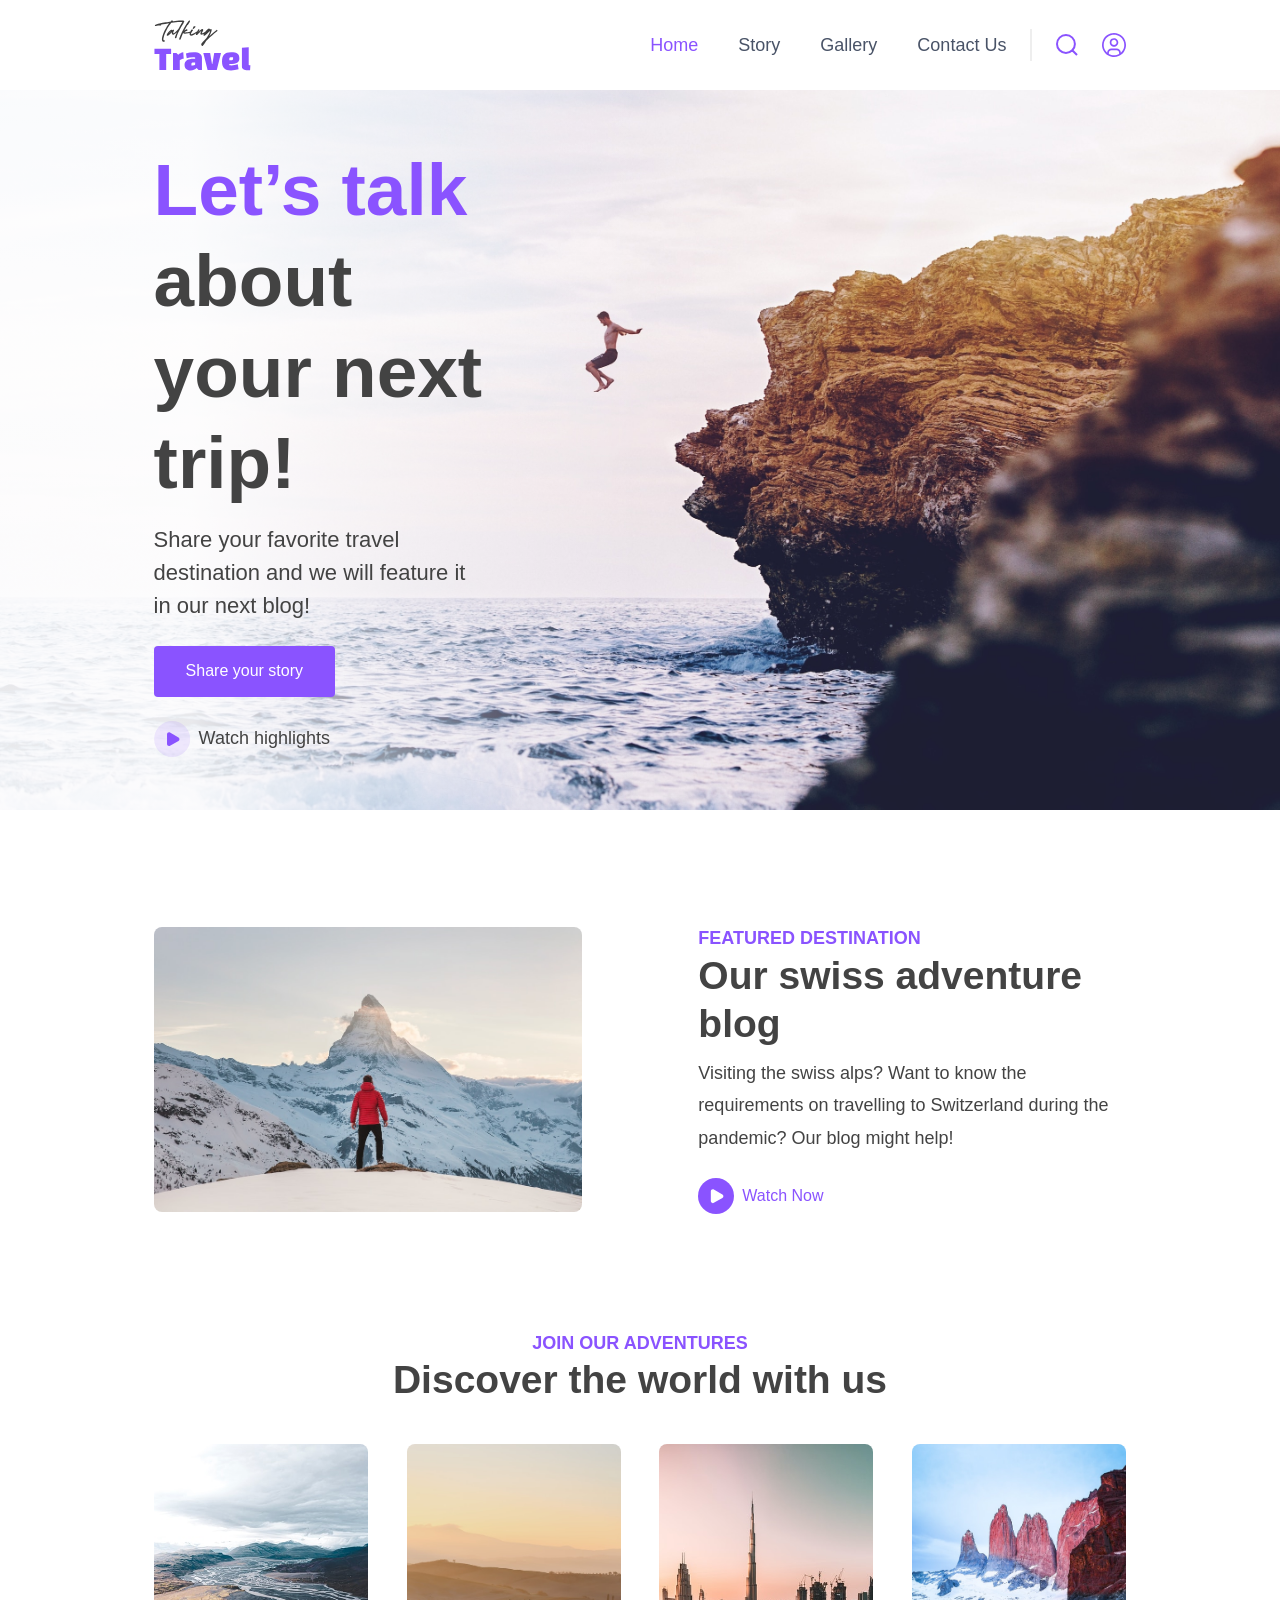
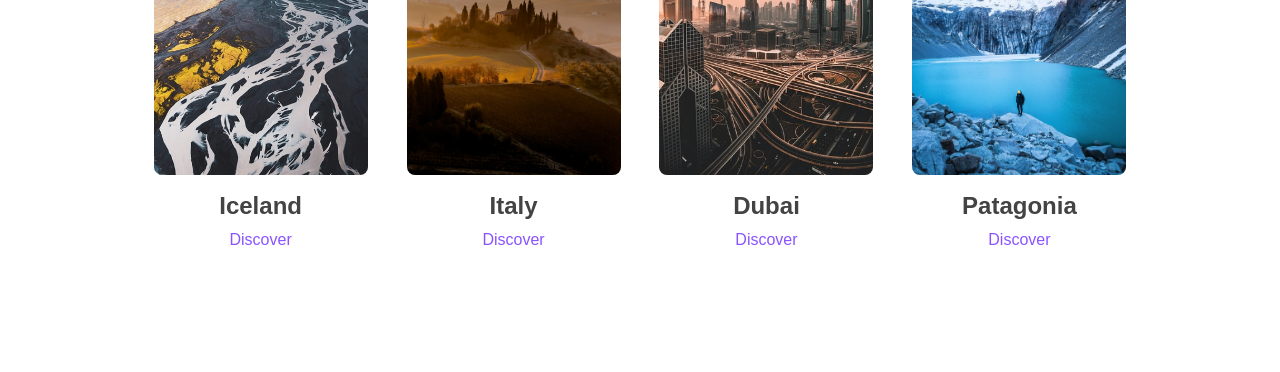
==== index.html @ 7cb26993 "add animation" ====
<!DOCTYPE html>
<html lang="en">
<head>
    <meta charset="UTF-8">
    <meta name="viewport" content="width=device-width, initial-scale=1.0">
    <link rel="stylesheet" href="src\styles\normalize.css">
    <link rel="stylesheet" href="src\styles\general-typography.css">
    <link rel="stylesheet" href="src\styles\general-blocks.css">
    <link rel="stylesheet" href="src\styles\sections-containers.css">
    <link rel="stylesheet" href="src\styles\header.css">
    <link rel="stylesheet" href="src\styles\footer.css">
    <title>Homepage</title>
</head>
<body>
    <header class="header-container">
        <div class="logo-container">
            <img class="sub-logo-text" src="src\assets\logos\sub-logo-text.svg">
            <img class="main-logo-text" src="src\assets\logos\logo-text.svg">
        </div>
        <nav class="menu">
            <ul class="menu-pages">
                <li class="menu-pages__item menu-pages__item_active">Home</li>
                <li class="menu-pages__item">Story</li>
                <li class="menu-pages__item">Gallery</li>
                <li class="menu-pages__item">Contact us</li>
            </ul>
            <div class="vertical-divider"></div>
            <div class="menu-actions">
                <a class="menu-actions__action">
                    <img src="src\assets\icons\search-icon.svg">
                </a>
                <a class="menu-actions__action">
                    <img src="src\assets\icons\profile-icon.svg">
                </a>
            </div>
        </nav>
    </header>
    <div class="page-container">    
        <div class="hero-section">
            <div class="hero-container section-columns__column">
                <div class="hero-offer">
                    <h1 class="hero-header fade-in-lines"><span class="primary-color">Let’s talk</span> about your next trip!</h1>
                    <p class="hero-description">Share your favorite travel destination and we will feature it in our next blog!</p>
                </div>
                <div class="cta">
                    <button class="cta__button">Share your story</button>
                    <div class="cta__watch">
                        <img src="src\assets\icons\watch-icon.svg" alt="Человек прыгает в море со скалы">
                        <p>Watch highlights</p>
                    </div>
                </div>
            </div>
        </div>
        <div class="section">
            <div class="section-columns">
                <div class="section-columns__column">
                    <div class="image-container">
                        <img src="src\assets\images\info-section.jpg" alt="Человек стоит на горе и смотрит на вершину">
                    </div>
                </div>
                <div class="section-columns__column">
                    <h2 class="section-header">
                        <strong>Featured Destination</strong>
                        Our swiss adventure blog
                    </h2>
                    <p class="section-description">Visiting the swiss alps? Want to know the requirements on travelling to Switzerland during the pandemic? Our blog might help! </p>
                    <div class="cta cta__watch">
                        <img src="src\assets\icons\watch-icon-accent.svg" alt="">
                        <a>Watch now</a>
                    </div>
                </div>
            </div>
        </div>
        <div class="section">
            <h2 class="section-header section-header_center">
                <strong>Join our adventures</strong>
                Discover the world with us
            </h2>
            <div class="cards-container">
                <div class="card">
                    <div class="image-container card__img-container">
                        <img src="src\assets\images\iceland-card-image.jpg" alt="Река течёт в горах Исландии">
                    </div>
                    <div class="card__title">
                        <h3>Iceland</h3>
                        <a>Discover</a>
                    </div>
                </div>
                <div class="card">
                    <div class="image-container card__img-container">
                        <img src="src\assets\images\italy-card-image.jpg" alt="Красивая итальянская степь">
                    </div>
                    <div class="card__title">
                        <h3>Italy</h3>
                        <a>Discover</a>
                    </div>
                </div>
                <div class="card">
                    <div class="image-container card__img-container">
                        <img src="src\assets\images\dubai-card-image.jpg" alt="Автомагистраль в Дубаи">
                    </div>
                    <div class="card__title">
                        <h3>Dubai</h3>
                        <a>Discover</a>
                    </div>
                </div>
                <div class="card">
                    <div class="image-container card__img-container">
                        <img src="src\assets\images\patagonia-card-image.jpg" alt="Красивые ледянные горы с красными вершинами в Патагонии возле замерзшего водоема, человек стоит на льду у подножья гор">
                    </div>
                    <div class="card__title">
                        <h3>Patagonia</h3>
                        <a>Discover</a>
                    </div>
                </div>
            </div>
        </div>
    </div>
</body>
</html>
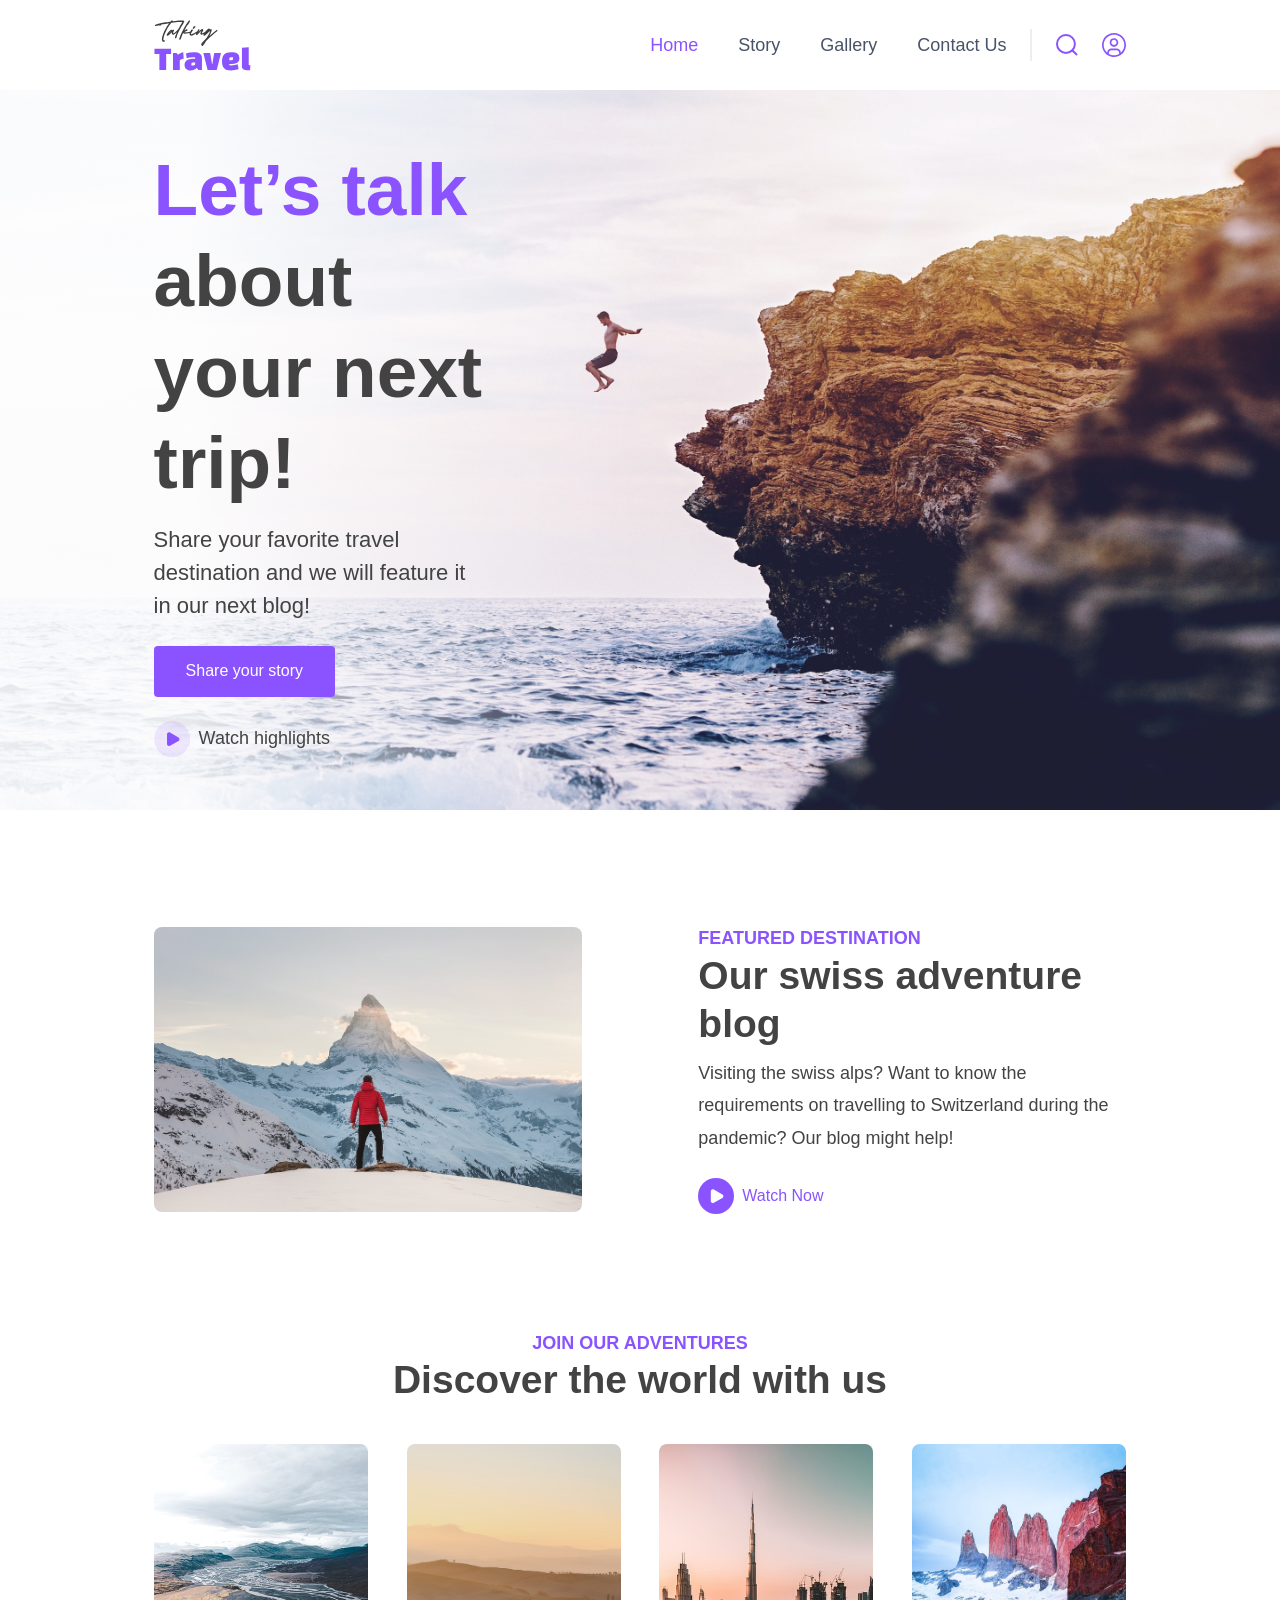
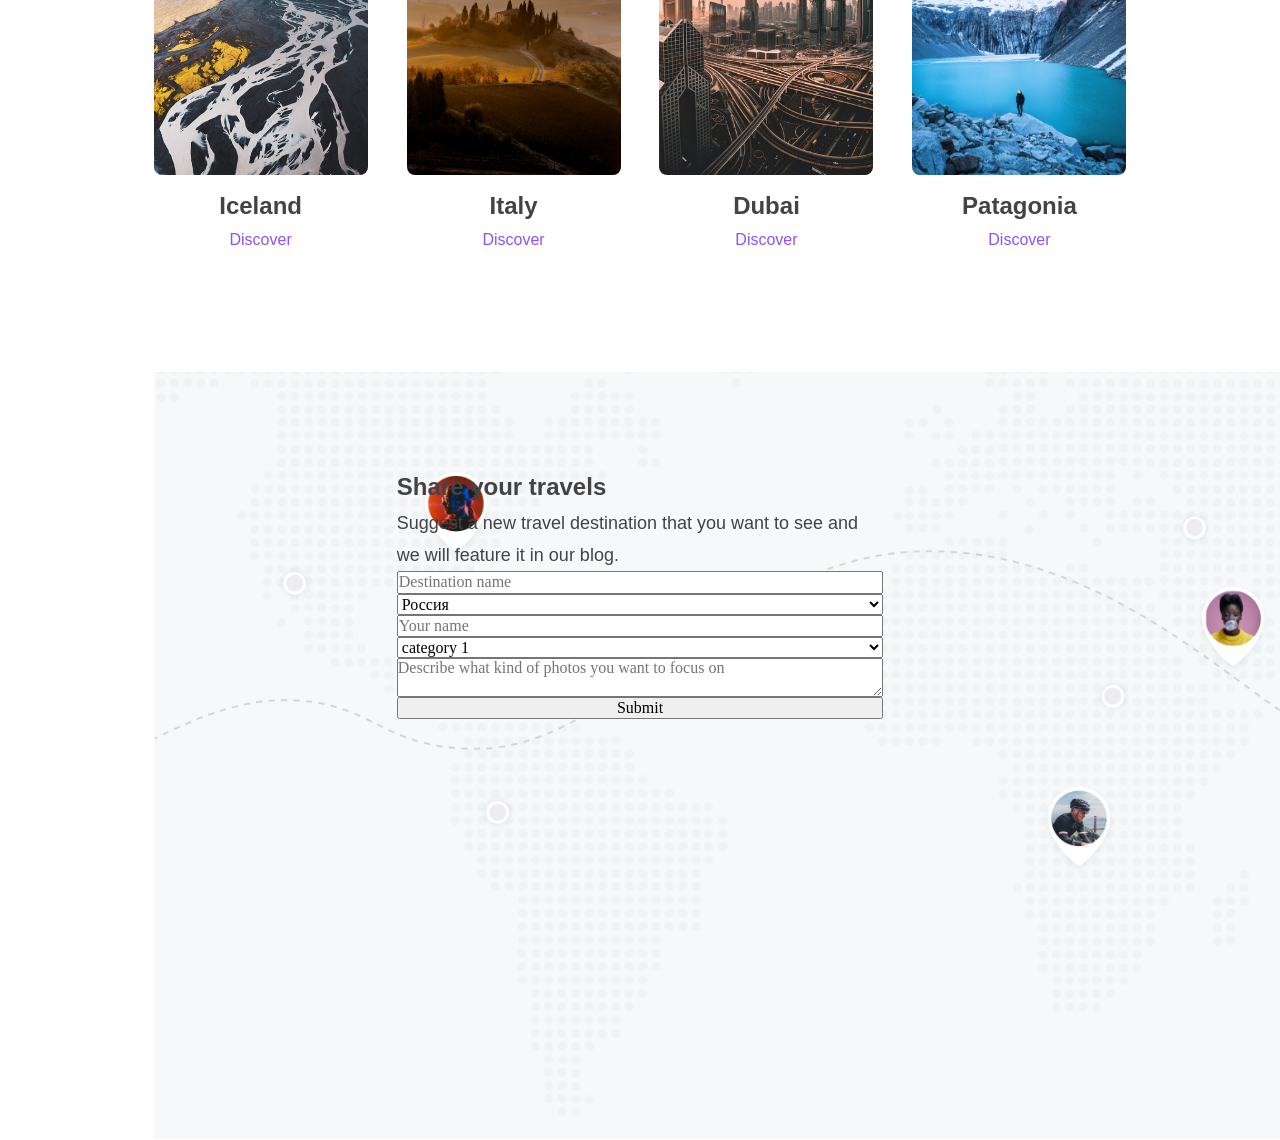
==== commit 072326de: "create form html" ====
--- a/index.html
+++ b/index.html
@@ -9,6 +9,7 @@
     <link rel="stylesheet" href="src\styles\sections-containers.css">
     <link rel="stylesheet" href="src\styles\header.css">
     <link rel="stylesheet" href="src\styles\footer.css">
+    <link rel="stylesheet" href="src\styles\modificators.css">
     <title>Homepage</title>
 </head>
 <body>
@@ -35,22 +36,22 @@
             </div>
         </nav>
     </header>
-    <div class="page-container">    
-        <div class="hero-section">
-            <div class="hero-container section-columns__column">
-                <div class="hero-offer">
-                    <h1 class="hero-header fade-in-lines"><span class="primary-color">Let’s talk</span> about your next trip!</h1>
-                    <p class="hero-description">Share your favorite travel destination and we will feature it in our next blog!</p>
-                </div>
-                <div class="cta">
-                    <button class="cta__button">Share your story</button>
-                    <div class="cta__watch">
-                        <img src="src\assets\icons\watch-icon.svg" alt="Человек прыгает в море со скалы">
-                        <p>Watch highlights</p>
-                    </div>
+    <div class="hero-section">
+        <div class="hero-container section-columns__column">
+            <div class="hero-offer">
+                <h1 class="hero-header"><span class="primary-color">Let’s talk</span> about your next trip!</h1>
+                <p class="hero-description">Share your favorite travel destination and we will feature it in our next blog!</p>
+            </div>
+            <div class="cta">
+                <button class="cta__button">Share your story</button>
+                <div class="cta__watch">
+                    <img src="src\assets\icons\watch-icon.svg" alt="Человек прыгает в море со скалы">
+                    <p>Watch highlights</p>
                 </div>
             </div>
         </div>
+    </div>
+    <div class="page-container">
         <div class="section">
             <div class="section-columns">
                 <div class="section-columns__column">
@@ -72,7 +73,7 @@
             </div>
         </div>
         <div class="section">
-            <h2 class="section-header section-header_center">
+            <h2 class="section-header align-items-center">
                 <strong>Join our adventures</strong>
                 Discover the world with us
             </h2>
@@ -115,6 +116,37 @@
                 </div>
             </div>
         </div>
+        <div class="section">
+            <img src="src/assets/images/share-form-background.png" alt="" class="section-background">
+            <div class="section-columns justify-content-center">
+                <div class="section-columns__column">
+                    <h2 class="section-header align-items-center">
+                        <strong>Let’s build a community</strong>
+                        Join our next destination
+                    </h2>
+                    <div class="form-container">
+                        <h3 class="form-header">Share your travels</h3>
+                        <p class="form-description">Suggest a new travel destination that you want to see and we will feature it in our blog.</p>
+                        <form action="src/scripts/share-form.js" method="post" autocomplete="on" class="form">
+                            <input type="text" id="destination-name" name="destination-name" placeholder="Destination name" class="form__input" required>
+                            <select id="destination-country" name="destination-country" aria-placeholder="Country of Destination">
+                                <option value="russia">Россия</option>
+                                <option value="belarus">Беларусь</option>
+                                <option value="india">Индия</option>
+                            </select>
+                            <input type="text" id="your-name" name="your-name" placeholder="Your name" class="form__input" required>
+                            <select id="shooting-category" name="shooting-category" aria-placeholder="Shooting category">
+                                <option value="category-1">category 1</option>
+                                <option value="category-2">category 1</option>
+                                <option value="category-3">category 1</option>
+                            </select>
+                            <textarea id="comment" name="comment" placeholder="Describe what kind of photos you want to focus on"></textarea>
+                            <input type="submit" value="Submit" class="form__submit-button">
+                        </form>
+                    </div>
+                </div>
+            </div>
+        </div>
     </div>
 </body>
 </html>
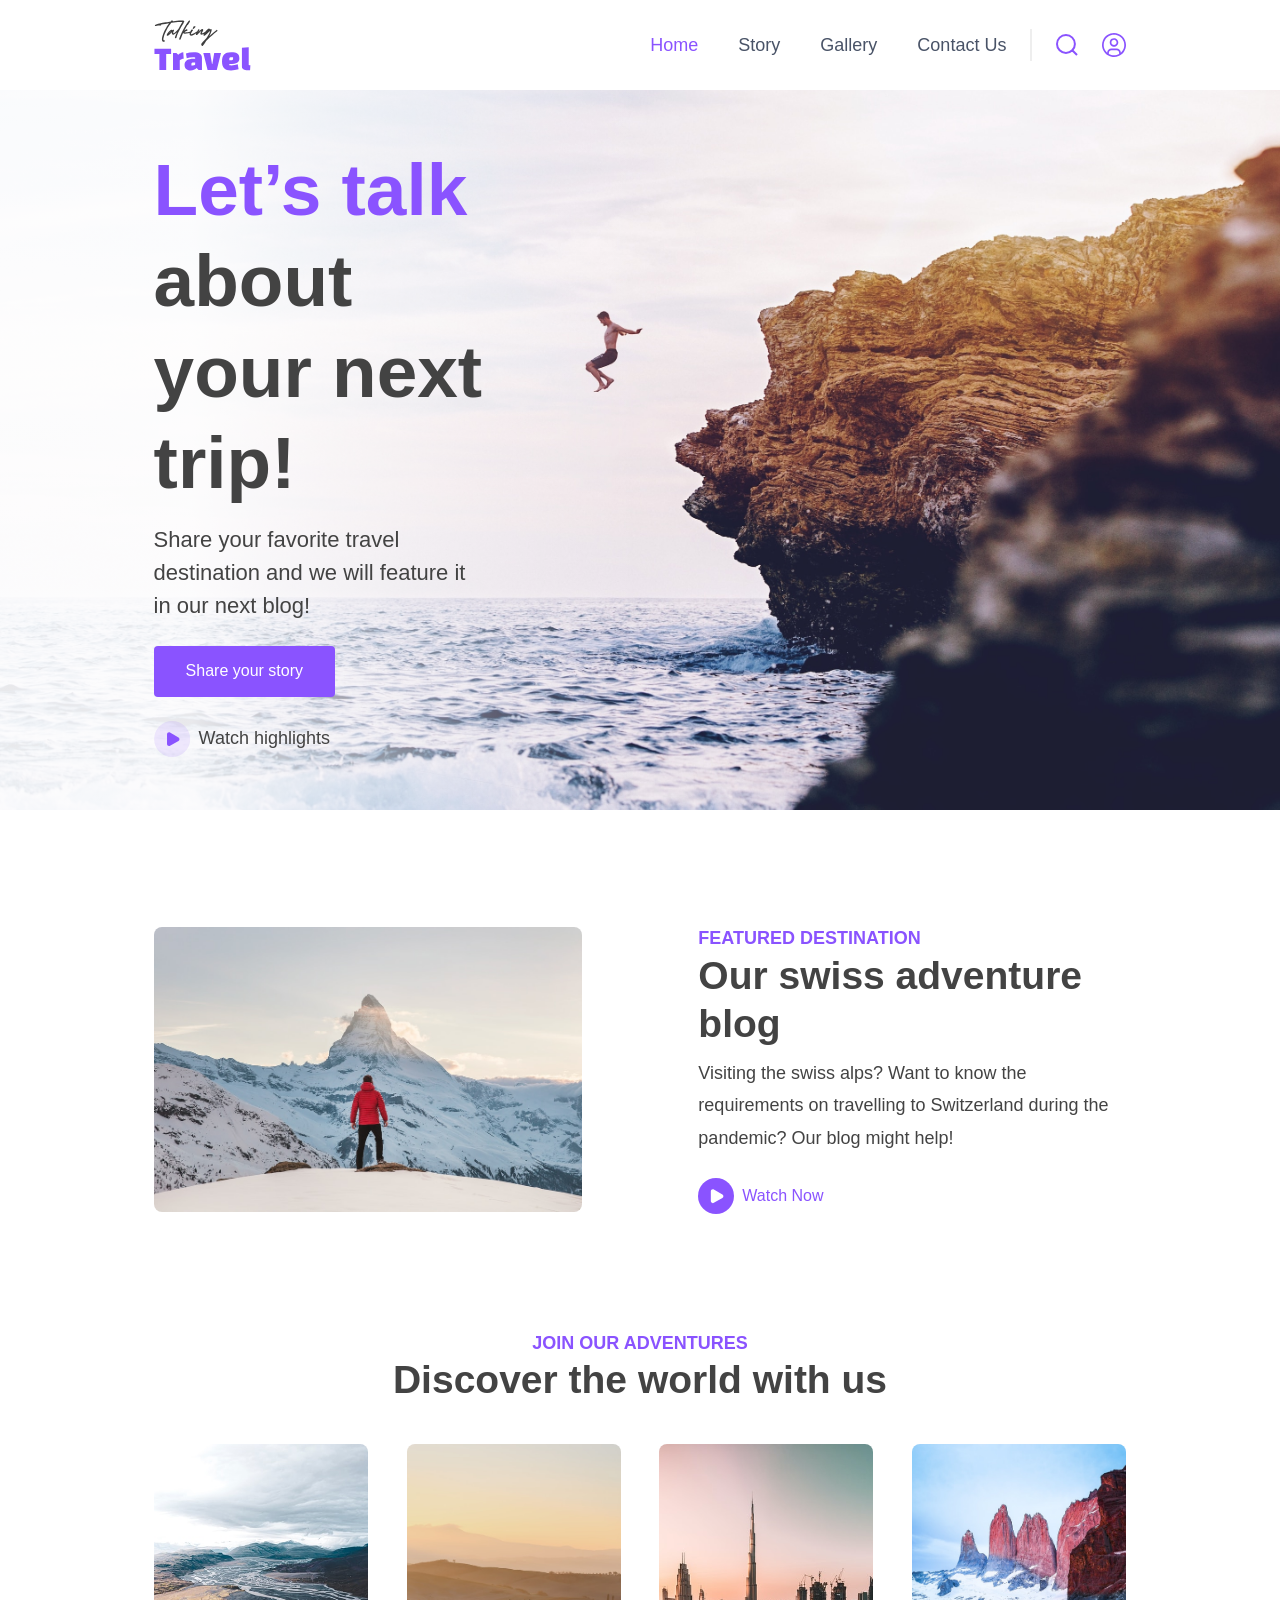
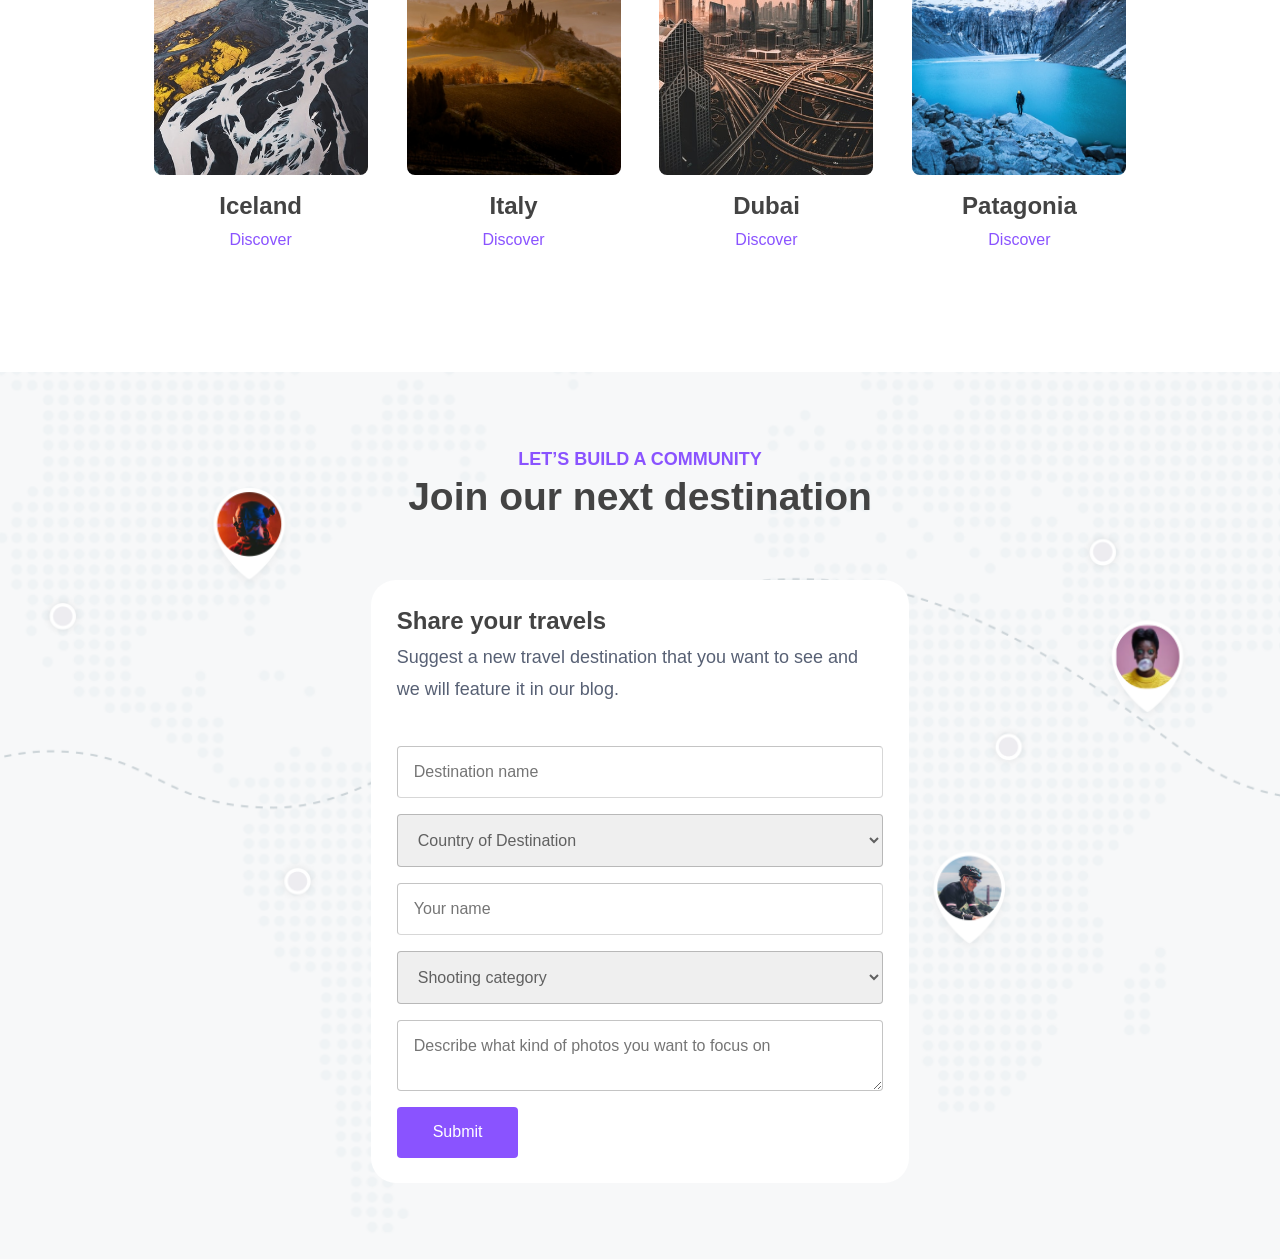
==== commit bd0befc4: "add styles to form" ====
--- a/index.html
+++ b/index.html
@@ -4,8 +4,8 @@
     <meta charset="UTF-8">
     <meta name="viewport" content="width=device-width, initial-scale=1.0">
     <link rel="stylesheet" href="src\styles\normalize.css">
-    <link rel="stylesheet" href="src\styles\general-typography.css">
-    <link rel="stylesheet" href="src\styles\general-blocks.css">
+    <link rel="stylesheet" href="src\styles\typography.css">
+    <link rel="stylesheet" href="src\styles\blocks.css">
     <link rel="stylesheet" href="src\styles\sections-containers.css">
     <link rel="stylesheet" href="src\styles\header.css">
     <link rel="stylesheet" href="src\styles\footer.css">
@@ -36,22 +36,22 @@
             </div>
         </nav>
     </header>
-    <div class="hero-section">
-        <div class="hero-container section-columns__column">
-            <div class="hero-offer">
-                <h1 class="hero-header"><span class="primary-color">Let’s talk</span> about your next trip!</h1>
-                <p class="hero-description">Share your favorite travel destination and we will feature it in our next blog!</p>
-            </div>
-            <div class="cta">
-                <button class="cta__button">Share your story</button>
-                <div class="cta__watch">
-                    <img src="src\assets\icons\watch-icon.svg" alt="Человек прыгает в море со скалы">
-                    <p>Watch highlights</p>
+    <div class="page-container">    
+        <div class="section-with-background-img hero-section hero-section__img">
+            <div class="hero-container section-columns__column">
+                <div class="hero-offer">
+                    <h1 class="hero-header fade-in-lines"><span class="primary-color">Let’s talk</span> about your next trip!</h1>
+                    <p class="hero-description">Share your favorite travel destination and we will feature it in our next blog!</p>
+                </div>
+                <div class="cta">
+                    <button class="cta__button">Share your story</button>
+                    <div class="cta__watch">
+                        <img src="src\assets\icons\watch-icon.svg" alt="Человек прыгает в море со скалы">
+                        <p>Watch highlights</p>
+                    </div>
                 </div>
             </div>
         </div>
-    </div>
-    <div class="page-container">
         <div class="section">
             <div class="section-columns">
                 <div class="section-columns__column">
@@ -116,8 +116,7 @@
                 </div>
             </div>
         </div>
-        <div class="section">
-            <img src="src/assets/images/share-form-background.png" alt="" class="section-background">
+        <div class="section-with-background-img share-form-section share-form-section__img justify-content-center">
             <div class="section-columns justify-content-center">
                 <div class="section-columns__column">
                     <h2 class="section-header align-items-center">
@@ -129,19 +128,21 @@
                         <p class="form-description">Suggest a new travel destination that you want to see and we will feature it in our blog.</p>
                         <form action="src/scripts/share-form.js" method="post" autocomplete="on" class="form">
                             <input type="text" id="destination-name" name="destination-name" placeholder="Destination name" class="form__input" required>
-                            <select id="destination-country" name="destination-country" aria-placeholder="Country of Destination">
-                                <option value="russia">Россия</option>
-                                <option value="belarus">Беларусь</option>
-                                <option value="india">Индия</option>
+                            <select id="destination-country" name="destination-country" class="form__input form__input-select">
+                                <option disabled selected>Country of Destination</option>
+                                <option value="russia">Russia</option>
+                                <option value="belarus">Belarus</option>
+                                <option value="india">India</option>
                             </select>
                             <input type="text" id="your-name" name="your-name" placeholder="Your name" class="form__input" required>
-                            <select id="shooting-category" name="shooting-category" aria-placeholder="Shooting category">
+                            <select id="shooting-category" name="shooting-category" class="form__input form__input-select">
+                                <option disabled selected>Shooting category</option>
                                 <option value="category-1">category 1</option>
                                 <option value="category-2">category 1</option>
                                 <option value="category-3">category 1</option>
                             </select>
-                            <textarea id="comment" name="comment" placeholder="Describe what kind of photos you want to focus on"></textarea>
-                            <input type="submit" value="Submit" class="form__submit-button">
+                            <textarea id="comment" name="comment" placeholder="Describe what kind of photos you want to focus on" class="form__input"></textarea>
+                            <input type="submit" value="Submit" class="cta__button submit-button">
                         </form>
                     </div>
                 </div>
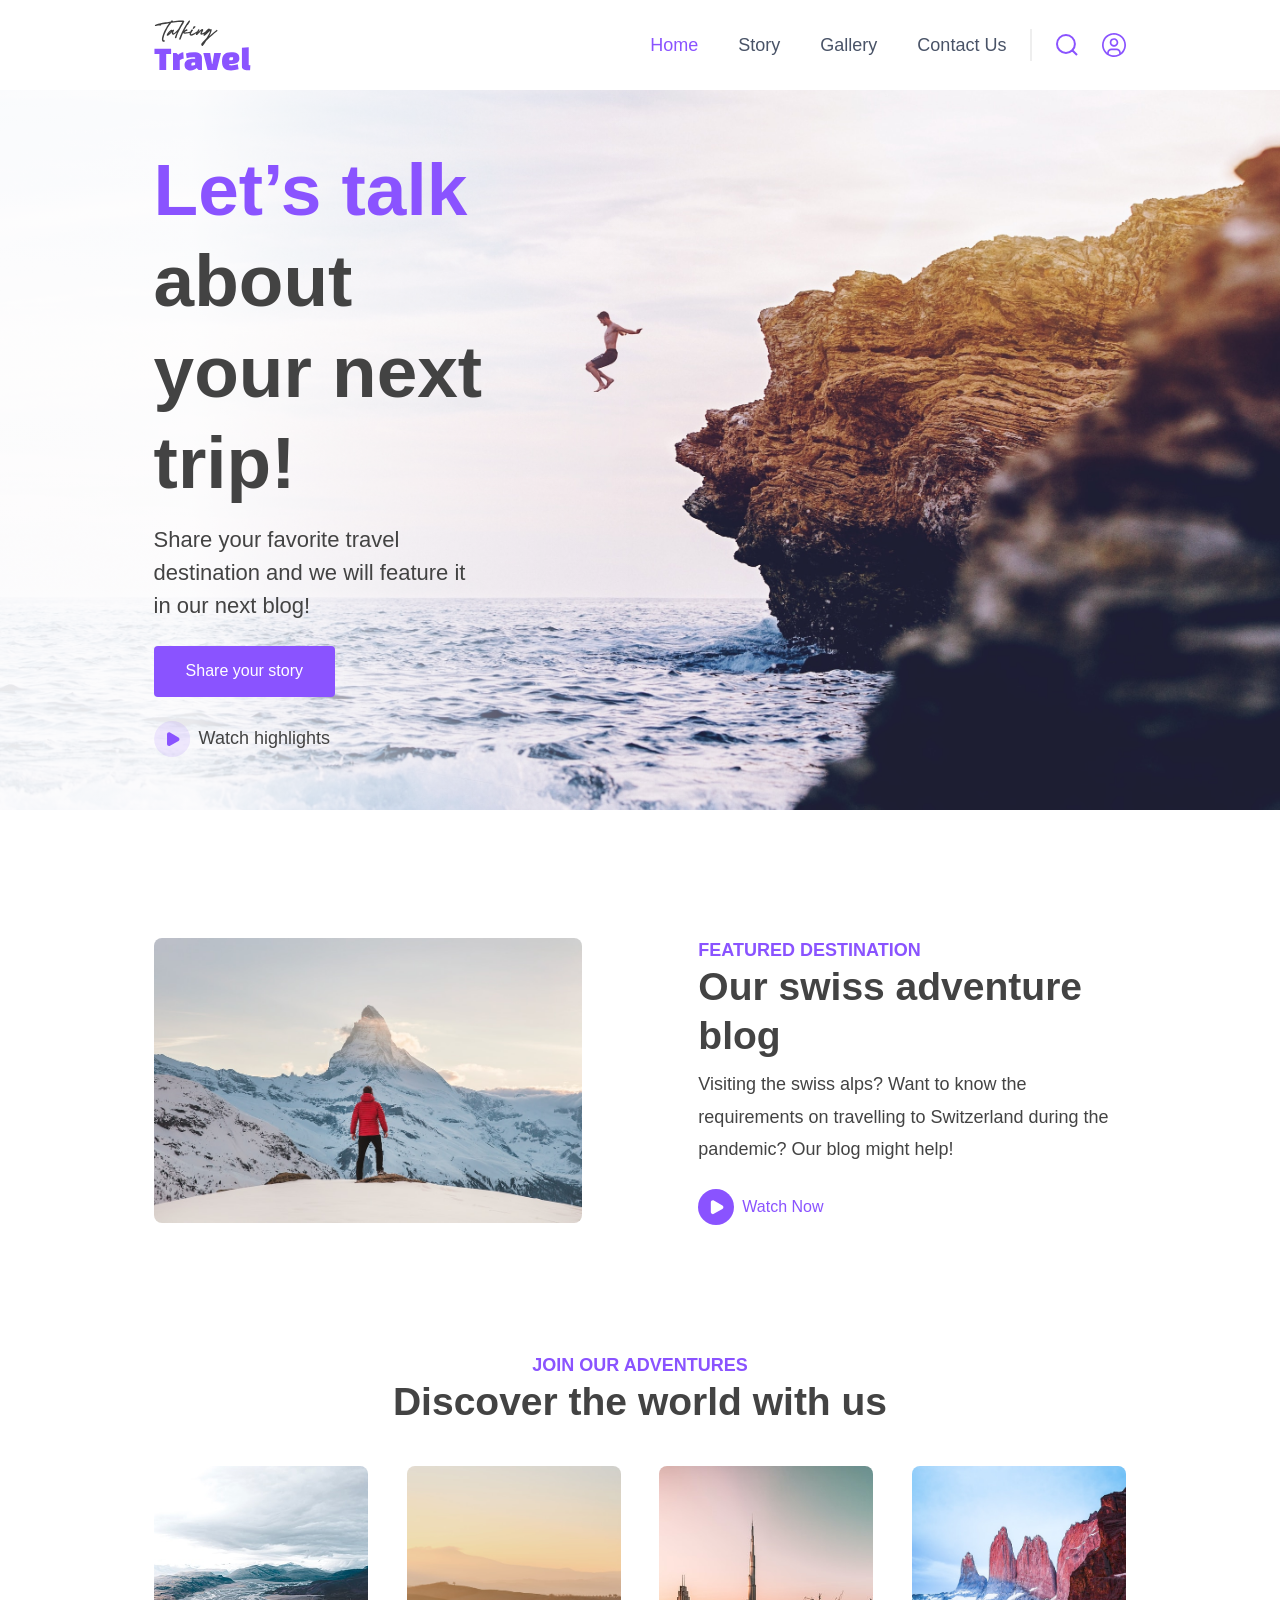
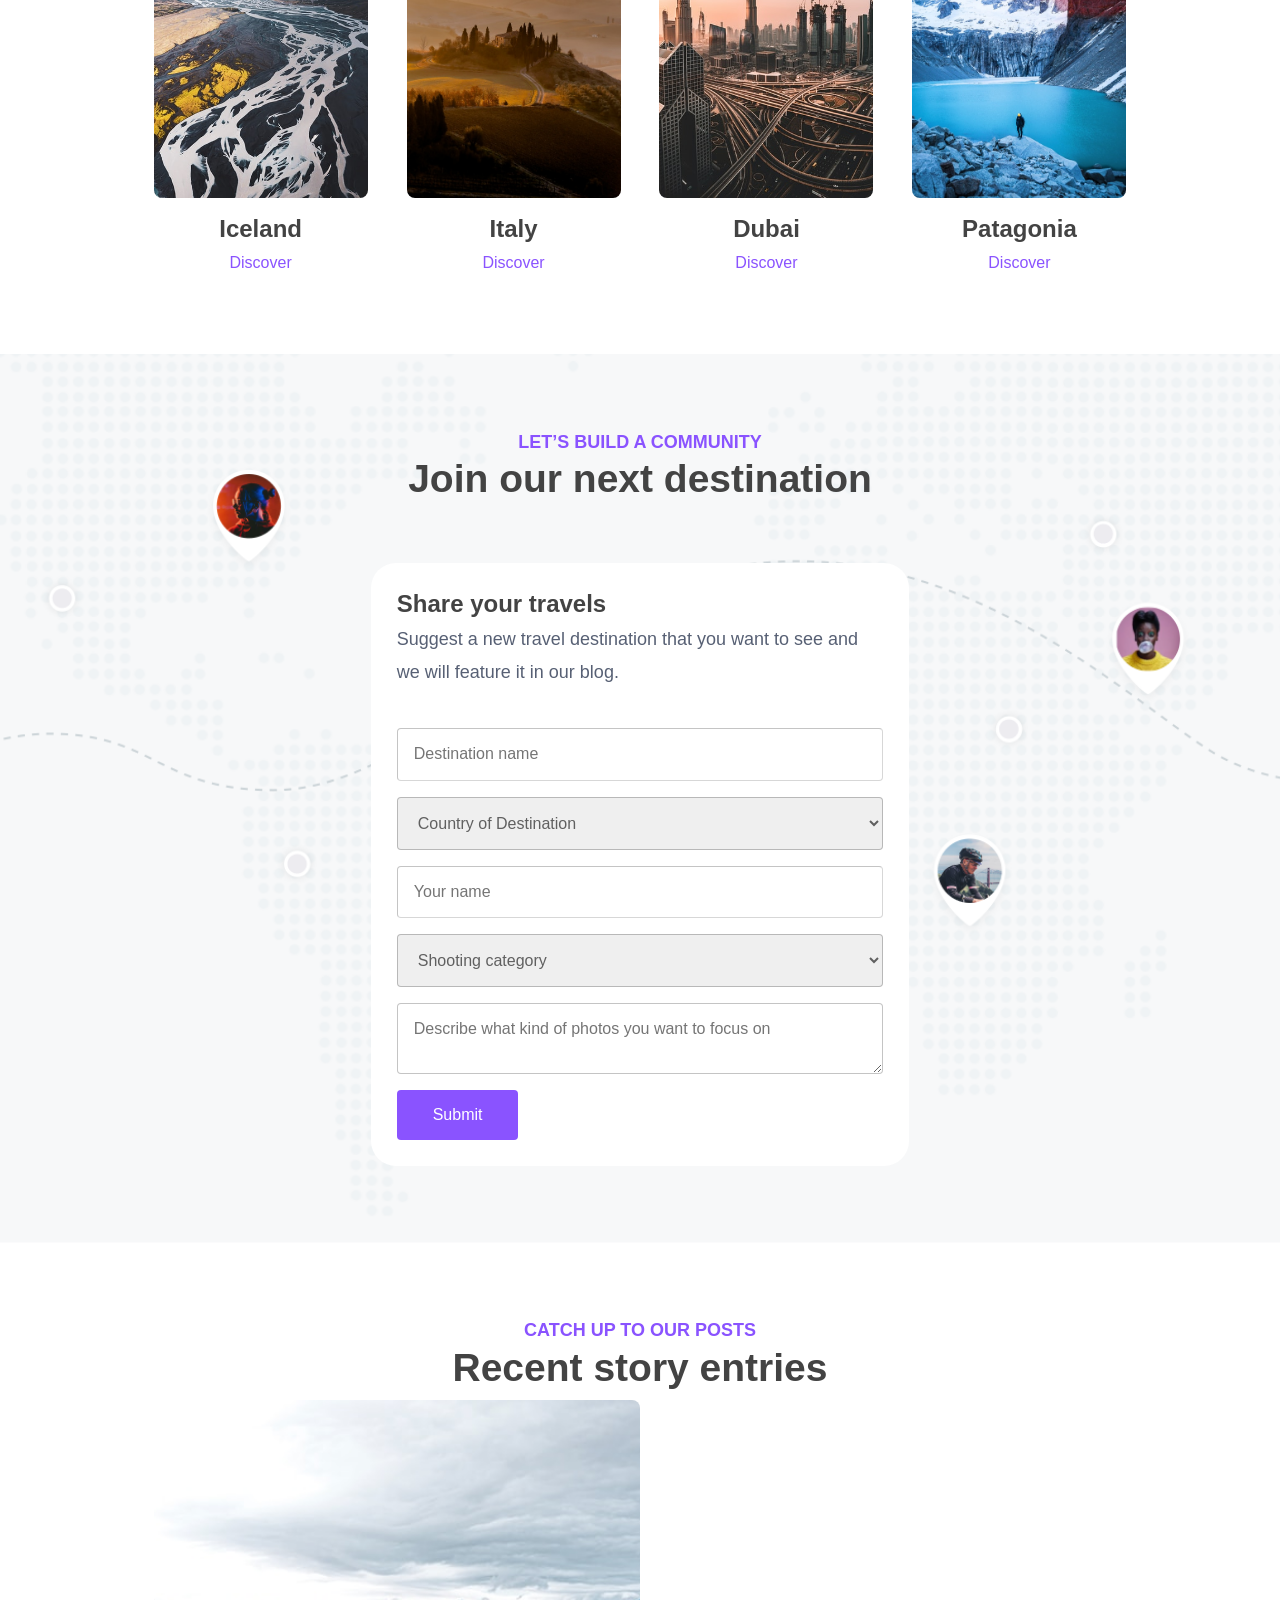
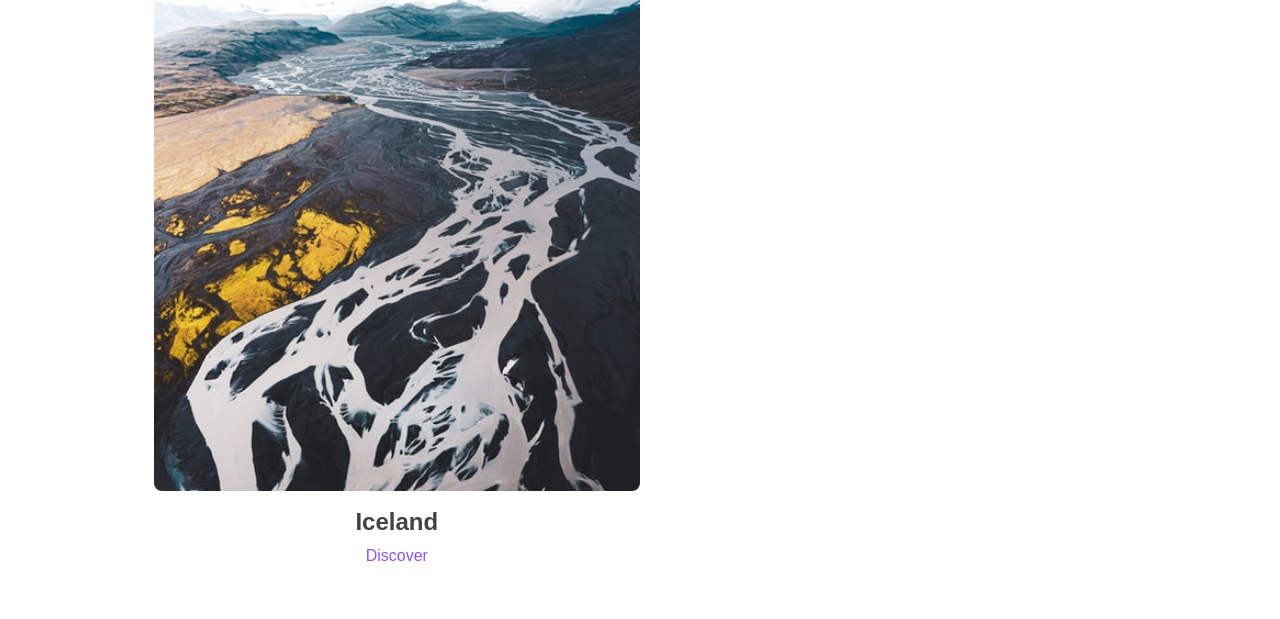
==== commit dbebe9af: "create recent-stories container" ====
--- a/index.html
+++ b/index.html
@@ -148,6 +148,30 @@
                 </div>
             </div>
         </div>
+        <div class="section">
+            <h2 class="section-header align-items-center">
+                <strong>Catch up to our posts</strong>
+                Recent story entries
+            </h2>
+            <div class="section-columns">
+                <div class="section-columns__column">
+                    <div class="big-card">
+                         <div class="image-container card__img-container">
+                        <img src="src\assets\images\iceland-card-image.jpg" alt="Река течёт в горах Исландии">
+                    </div>
+                    <div class="card__title">
+                        <h3>Iceland</h3>
+                        <a>Discover</a>
+                    </div>
+                </div>
+                <div class="section-columns__column">
+
+                </div>
+            </div>
+        </div>
     </div>
+    <footer class="footer-container">
+
+    </footer>
 </body>
 </html>
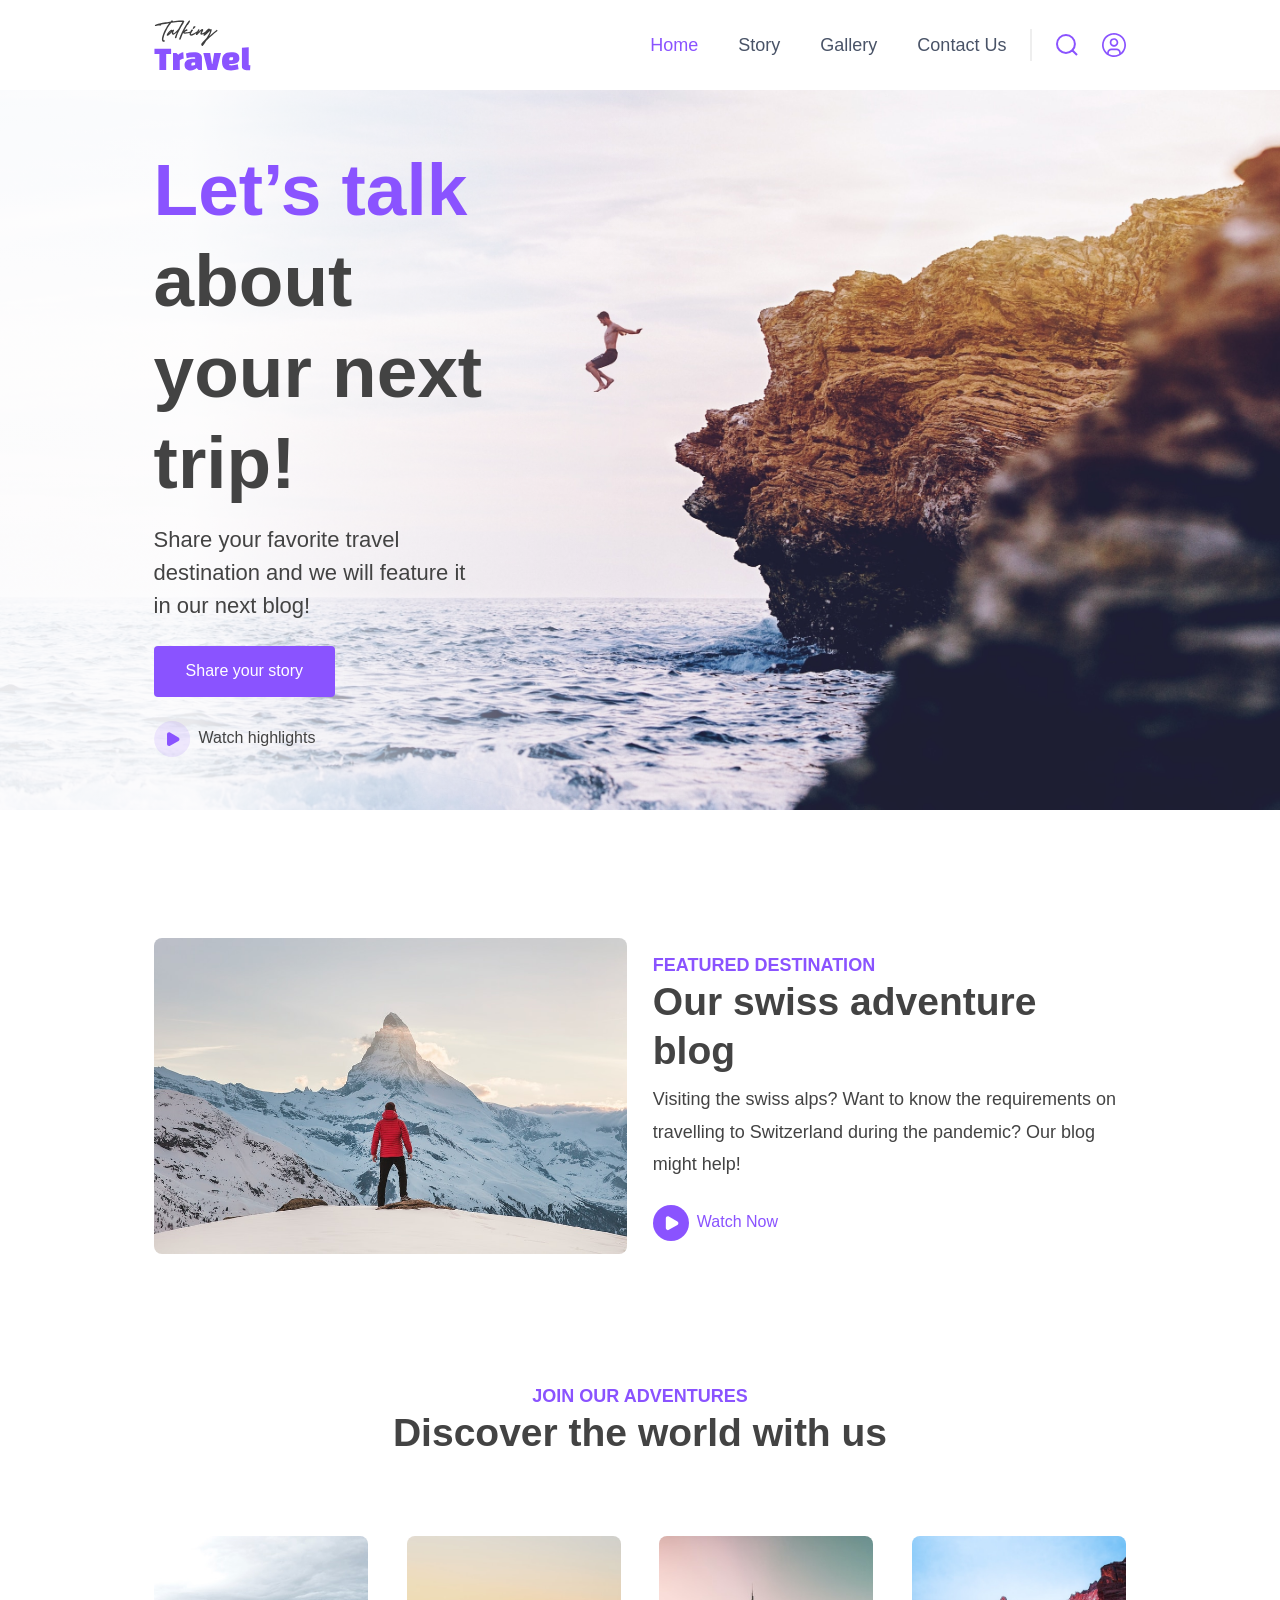
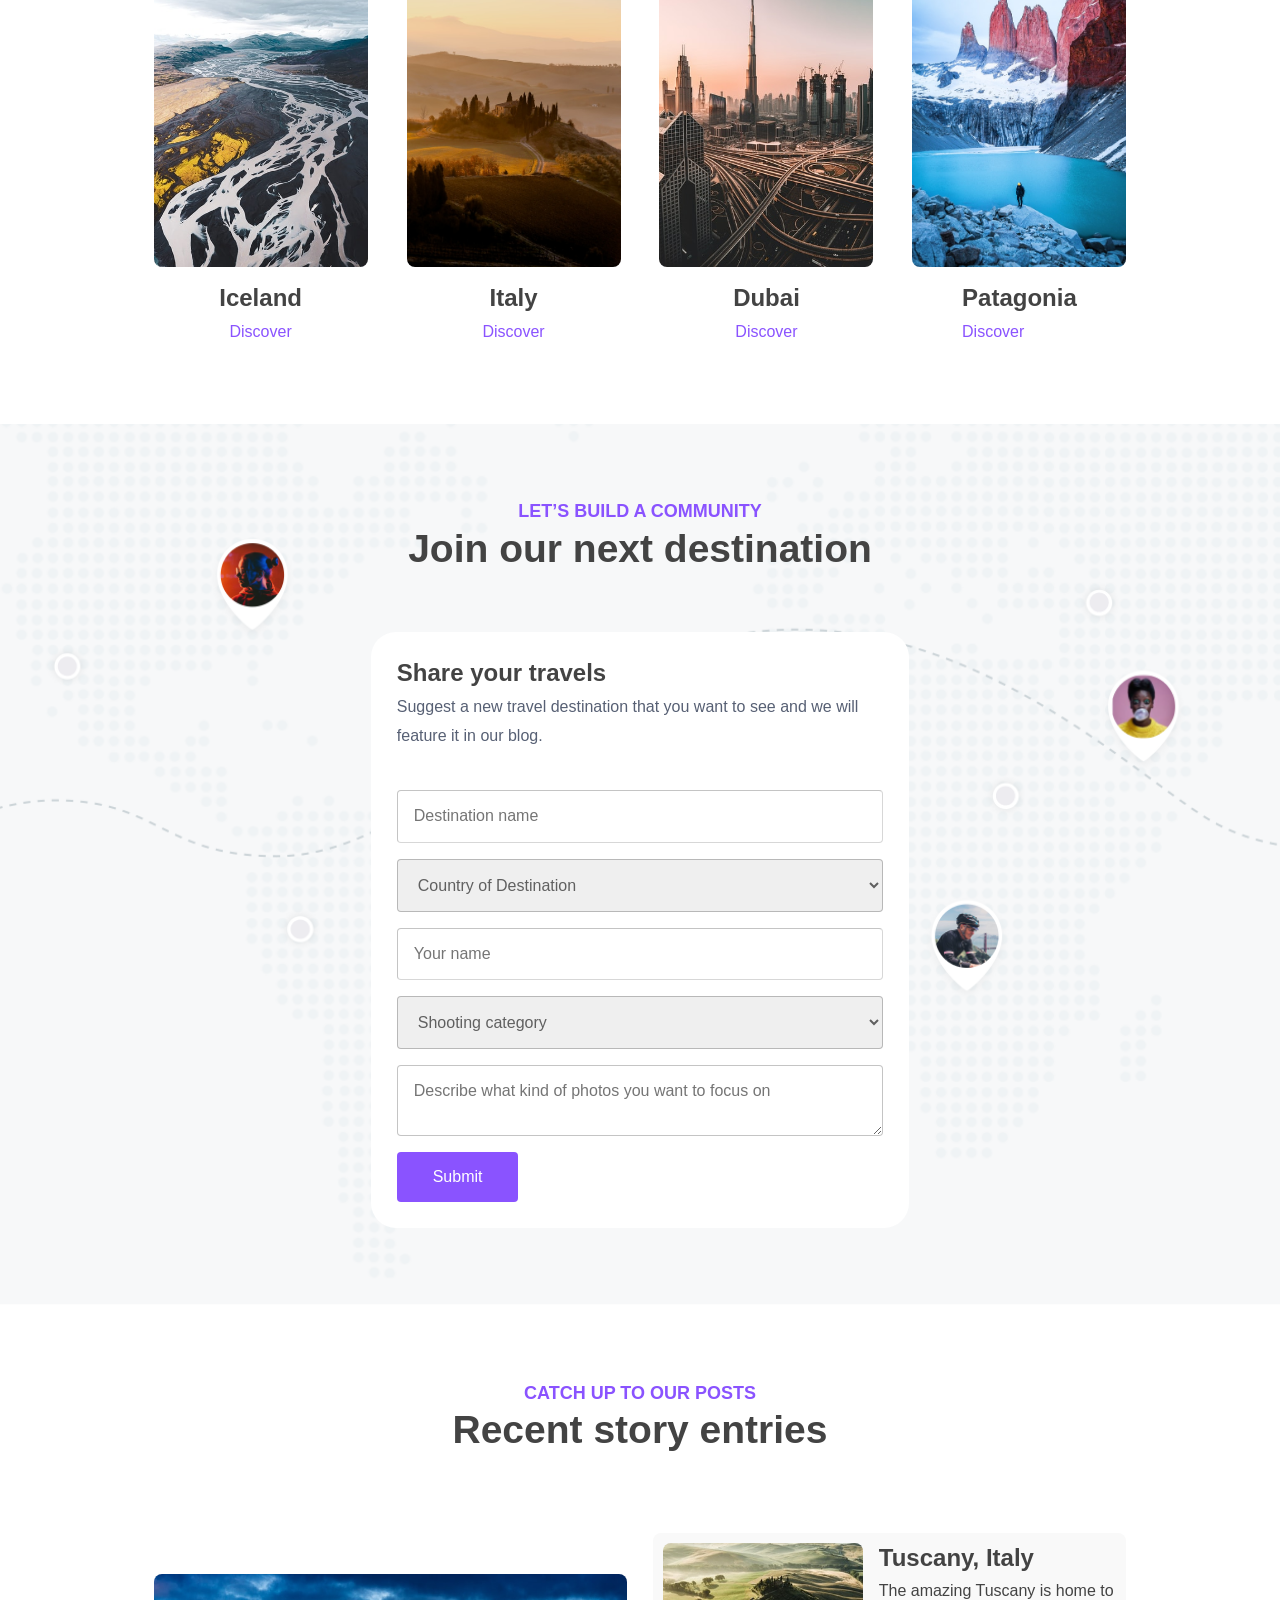
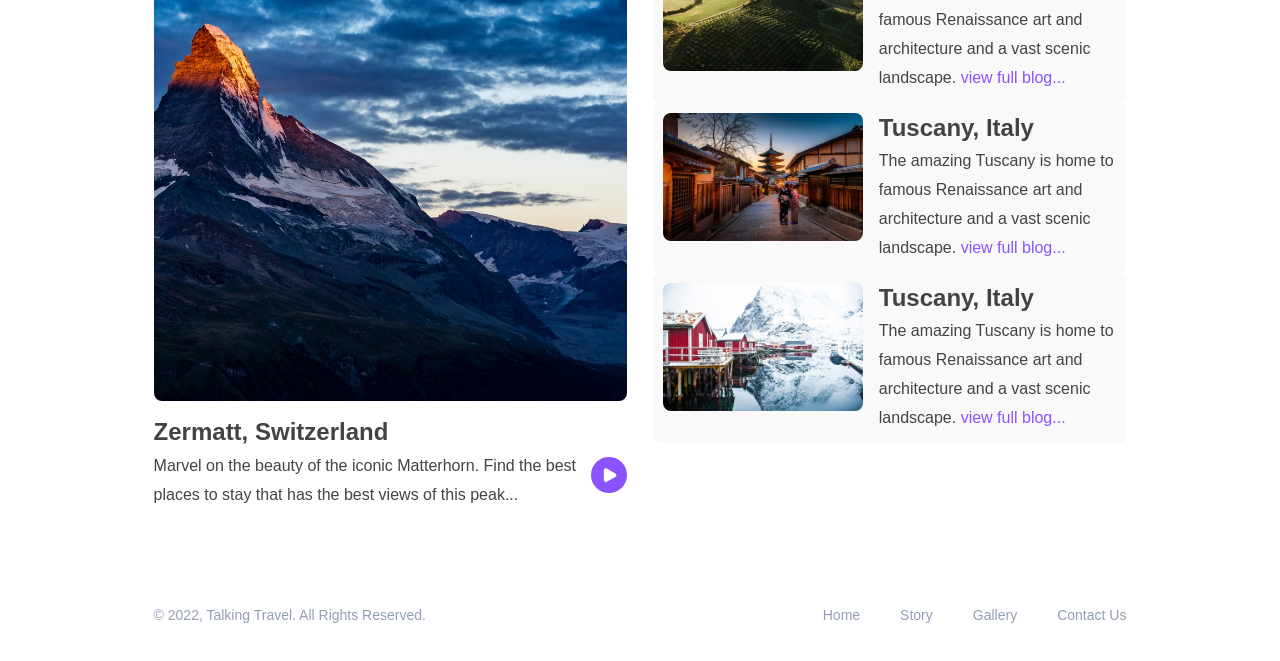
==== commit 0fe0a649: "create footer and story cards" ====
--- a/index.html
+++ b/index.html
@@ -64,7 +64,7 @@
                         <strong>Featured Destination</strong>
                         Our swiss adventure blog
                     </h2>
-                    <p class="section-description">Visiting the swiss alps? Want to know the requirements on travelling to Switzerland during the pandemic? Our blog might help! </p>
+                    <p class="lead-text">Visiting the swiss alps? Want to know the requirements on travelling to Switzerland during the pandemic? Our blog might help! </p>
                     <div class="cta cta__watch">
                         <img src="src\assets\icons\watch-icon-accent.svg" alt="">
                         <a>Watch now</a>
@@ -82,7 +82,7 @@
                     <div class="image-container card__img-container">
                         <img src="src\assets\images\iceland-card-image.jpg" alt="Река течёт в горах Исландии">
                     </div>
-                    <div class="card__title">
+                    <div class="card__title align-items-center">
                         <h3>Iceland</h3>
                         <a>Discover</a>
                     </div>
@@ -91,7 +91,7 @@
                     <div class="image-container card__img-container">
                         <img src="src\assets\images\italy-card-image.jpg" alt="Красивая итальянская степь">
                     </div>
-                    <div class="card__title">
+                    <div class="card__title align-items-center">
                         <h3>Italy</h3>
                         <a>Discover</a>
                     </div>
@@ -100,7 +100,7 @@
                     <div class="image-container card__img-container">
                         <img src="src\assets\images\dubai-card-image.jpg" alt="Автомагистраль в Дубаи">
                     </div>
-                    <div class="card__title">
+                    <div class="card__title align-items-center">
                         <h3>Dubai</h3>
                         <a>Discover</a>
                     </div>
@@ -155,23 +155,63 @@
             </h2>
             <div class="section-columns">
                 <div class="section-columns__column">
-                    <div class="big-card">
-                         <div class="image-container card__img-container">
-                        <img src="src\assets\images\iceland-card-image.jpg" alt="Река течёт в горах Исландии">
-                    </div>
-                    <div class="card__title">
-                        <h3>Iceland</h3>
-                        <a>Discover</a>
-                    </div>
-                </div>
-                <div class="section-columns__column">
-
+                    <div class="story-card big-card">
+                        <div class="image-container card__img-container">
+                            <img src="src\assets\images\big-card-story.jpg" alt="Река течёт в горах Исландии">
+                        </div>
+                        <div class="big-card__body">
+                            <div class="card__title">
+                                <h3>Zermatt, Switzerland</h3>
+                                <p>Marvel on the beauty of the iconic Matterhorn. Find the best places to stay that has the best views of this peak...</p>
+                            </div>
+                            <div class="cta cta__watch">
+                                <img src="src\assets\icons\watch-icon-accent.svg" alt="">
+                            </div>
+                        </div>
+                    </div>
+                </div>
+                <div class="section-columns__column">
+                    <div class="horizontal-cards-container">
+                        <div class="story-card horizontal-card">
+                            <div class="image-container">
+                                <img src="src\assets\images\horizontal-card-1.jpg" alt="Река течёт в горах Исландии">
+                            </div>
+                            <div class="card__title">
+                                <h3>Tuscany, Italy</h3>
+                                <p>The amazing Tuscany is home to famous Renaissance art and architecture and a vast scenic landscape. <a>view full blog...</a></p>
+                            </div>
+                        </div>
+                        <div class="story-card horizontal-card">
+                            <div class="image-container">
+                                <img src="src\assets\images\horizontal-card-2.jpg" alt="Река течёт в горах Исландии">
+                            </div>
+                            <div class="card__title">
+                                <h3>Tuscany, Italy</h3>
+                                <p>The amazing Tuscany is home to famous Renaissance art and architecture and a vast scenic landscape. <a>view full blog...</a></p>
+                            </div>
+                        </div>
+                        <div class="story-card horizontal-card">
+                            <div class="image-container">
+                                <img src="src\assets\images\horizontal-card-3.jpg" alt="Река течёт в горах Исландии">
+                            </div>
+                            <div class="card__title">
+                                <h3>Tuscany, Italy</h3>
+                                <p>The amazing Tuscany is home to famous Renaissance art and architecture and a vast scenic landscape. <a>view full blog...</a></p>
+                            </div>
+                        </div>
+                    </div>
                 </div>
             </div>
         </div>
     </div>
     <footer class="footer-container">
-
+        <p>© 2022, Talking Travel. All Rights Reserved.</p>
+        <ul class="menu-pages">
+            <li class="menu-pages__item">Home</li>
+            <li class="menu-pages__item">Story</li>
+            <li class="menu-pages__item">Gallery</li>
+            <li class="menu-pages__item">Contact us</li>
+        </ul>
     </footer>
 </body>
 </html>
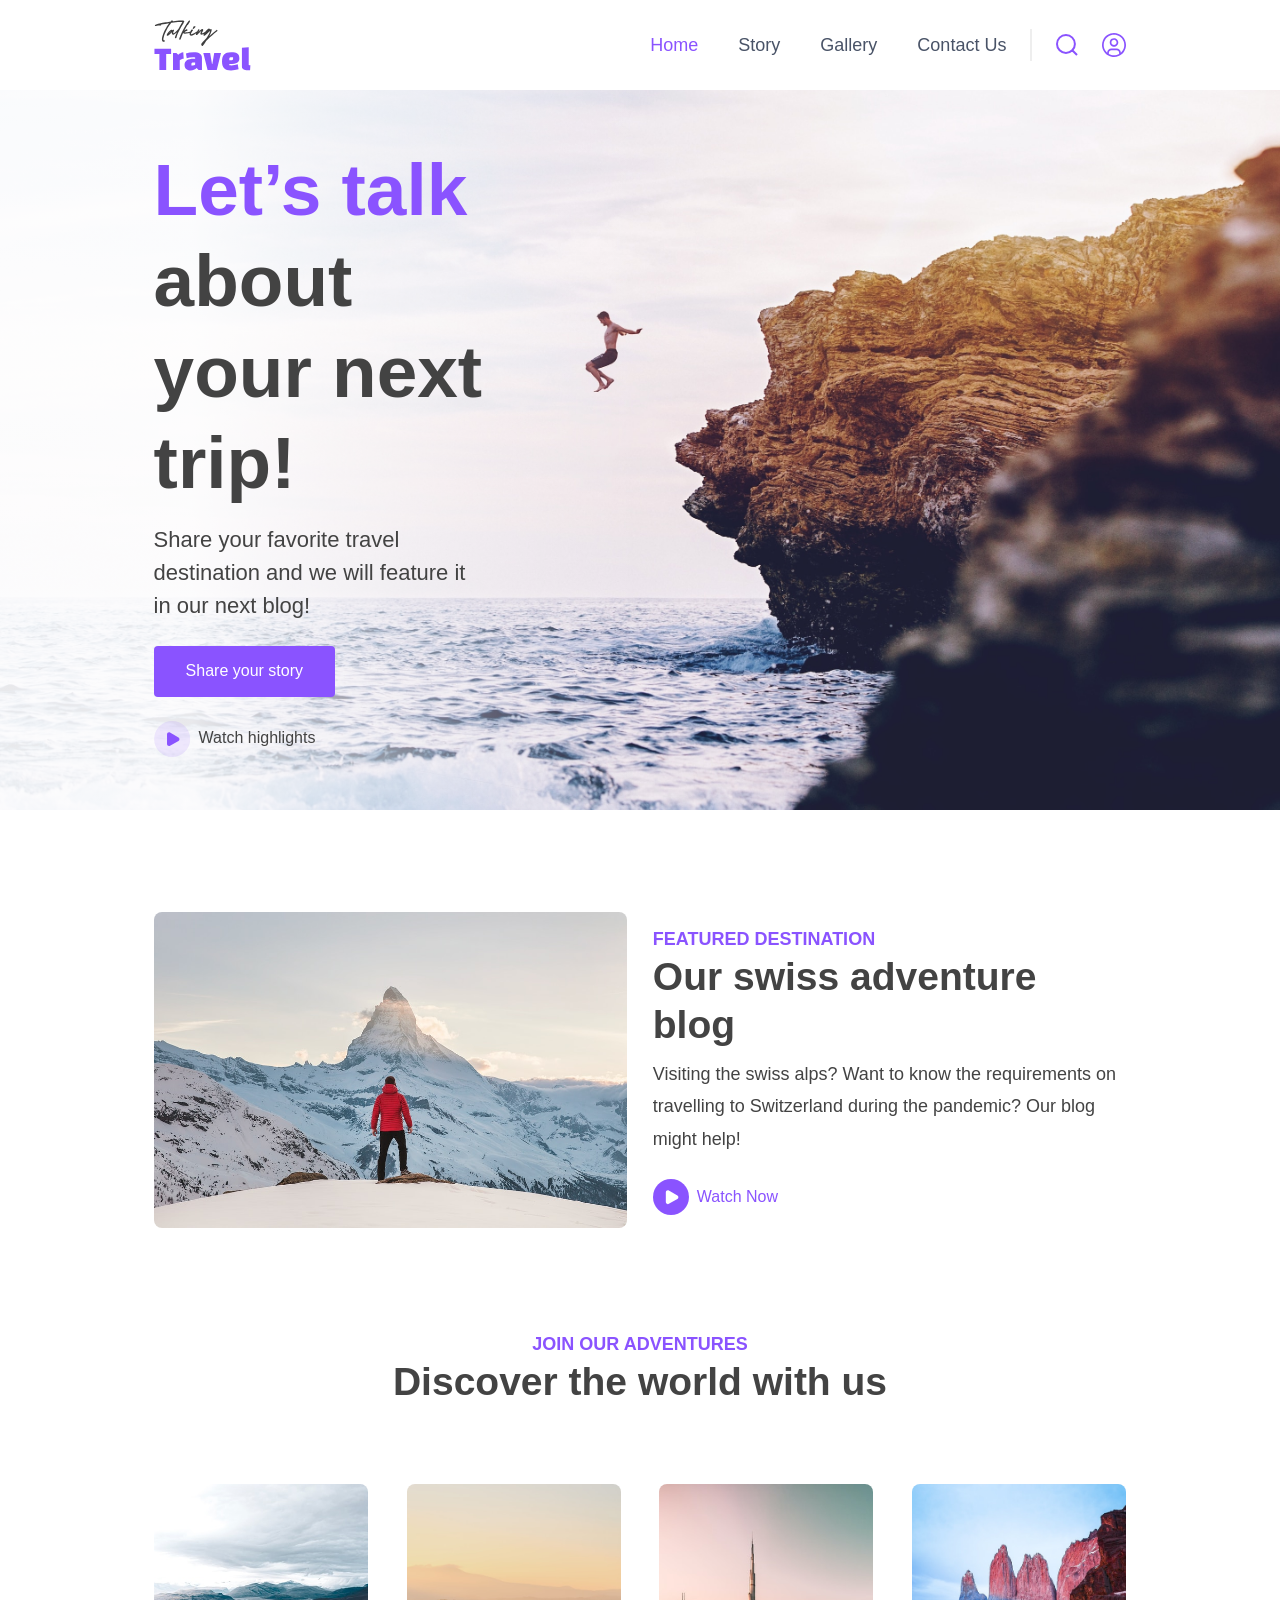
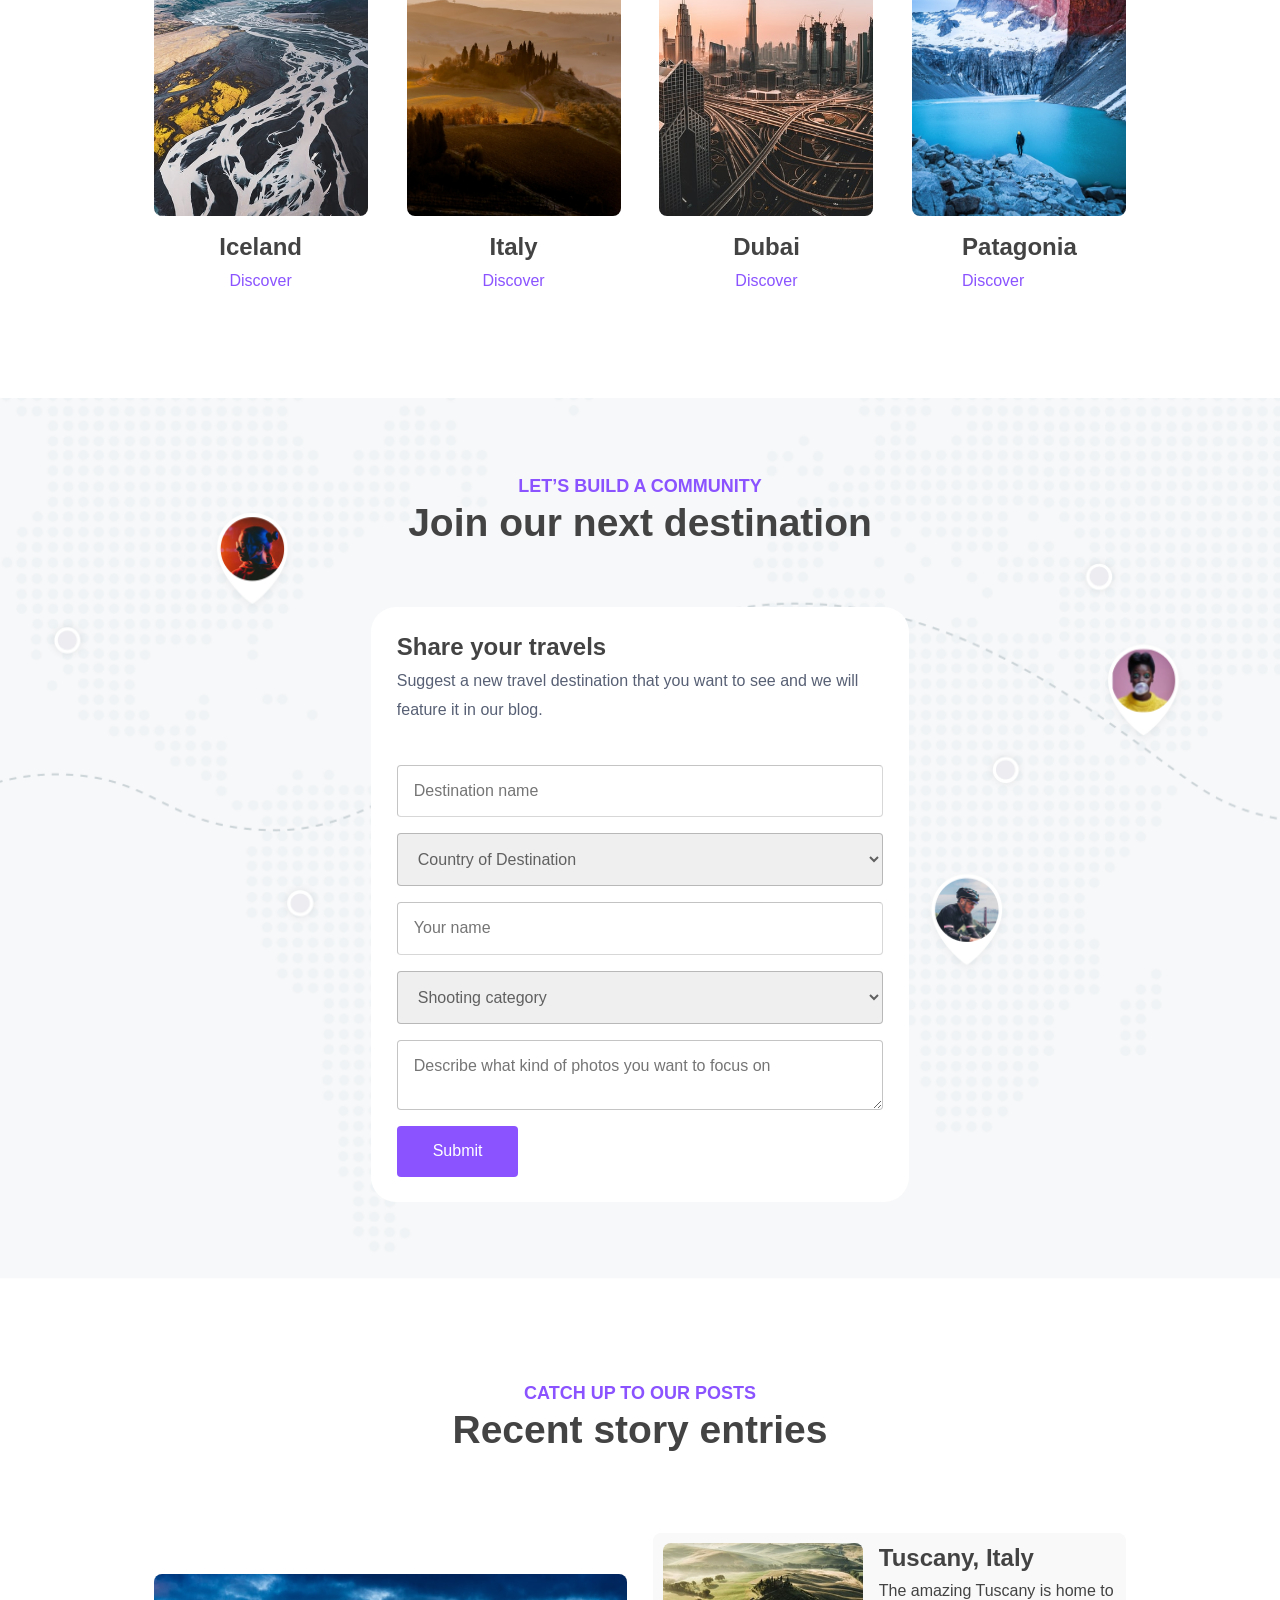
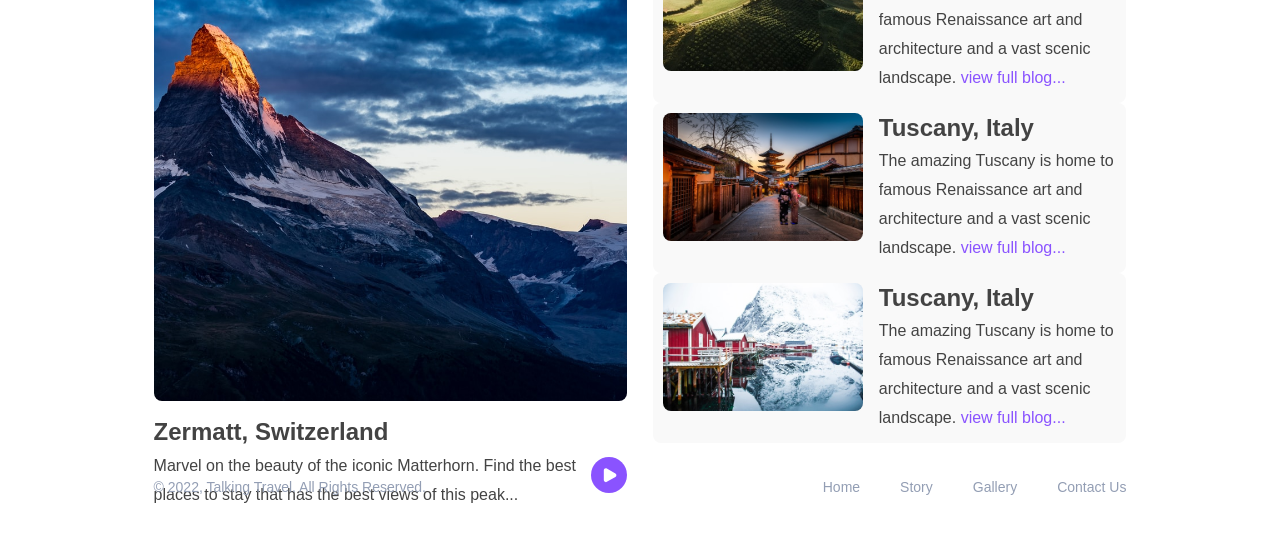
==== commit 6c47743d: "initial blog article page" ====
--- a/index.html
+++ b/index.html
@@ -9,6 +9,8 @@
     <link rel="stylesheet" href="src\styles\sections-containers.css">
     <link rel="stylesheet" href="src\styles\header.css">
     <link rel="stylesheet" href="src\styles\footer.css">
+    <link rel="stylesheet" href="src\styles\form.css">
+    <link rel="stylesheet" href="src\styles\cards.css">
     <link rel="stylesheet" href="src\styles\modificators.css">
     <title>Homepage</title>
 </head>
@@ -36,7 +38,7 @@
             </div>
         </nav>
     </header>
-    <div class="page-container">    
+    <div class="page-container">
         <div class="section-with-background-img hero-section hero-section__img">
             <div class="hero-container section-columns__column">
                 <div class="hero-offer">
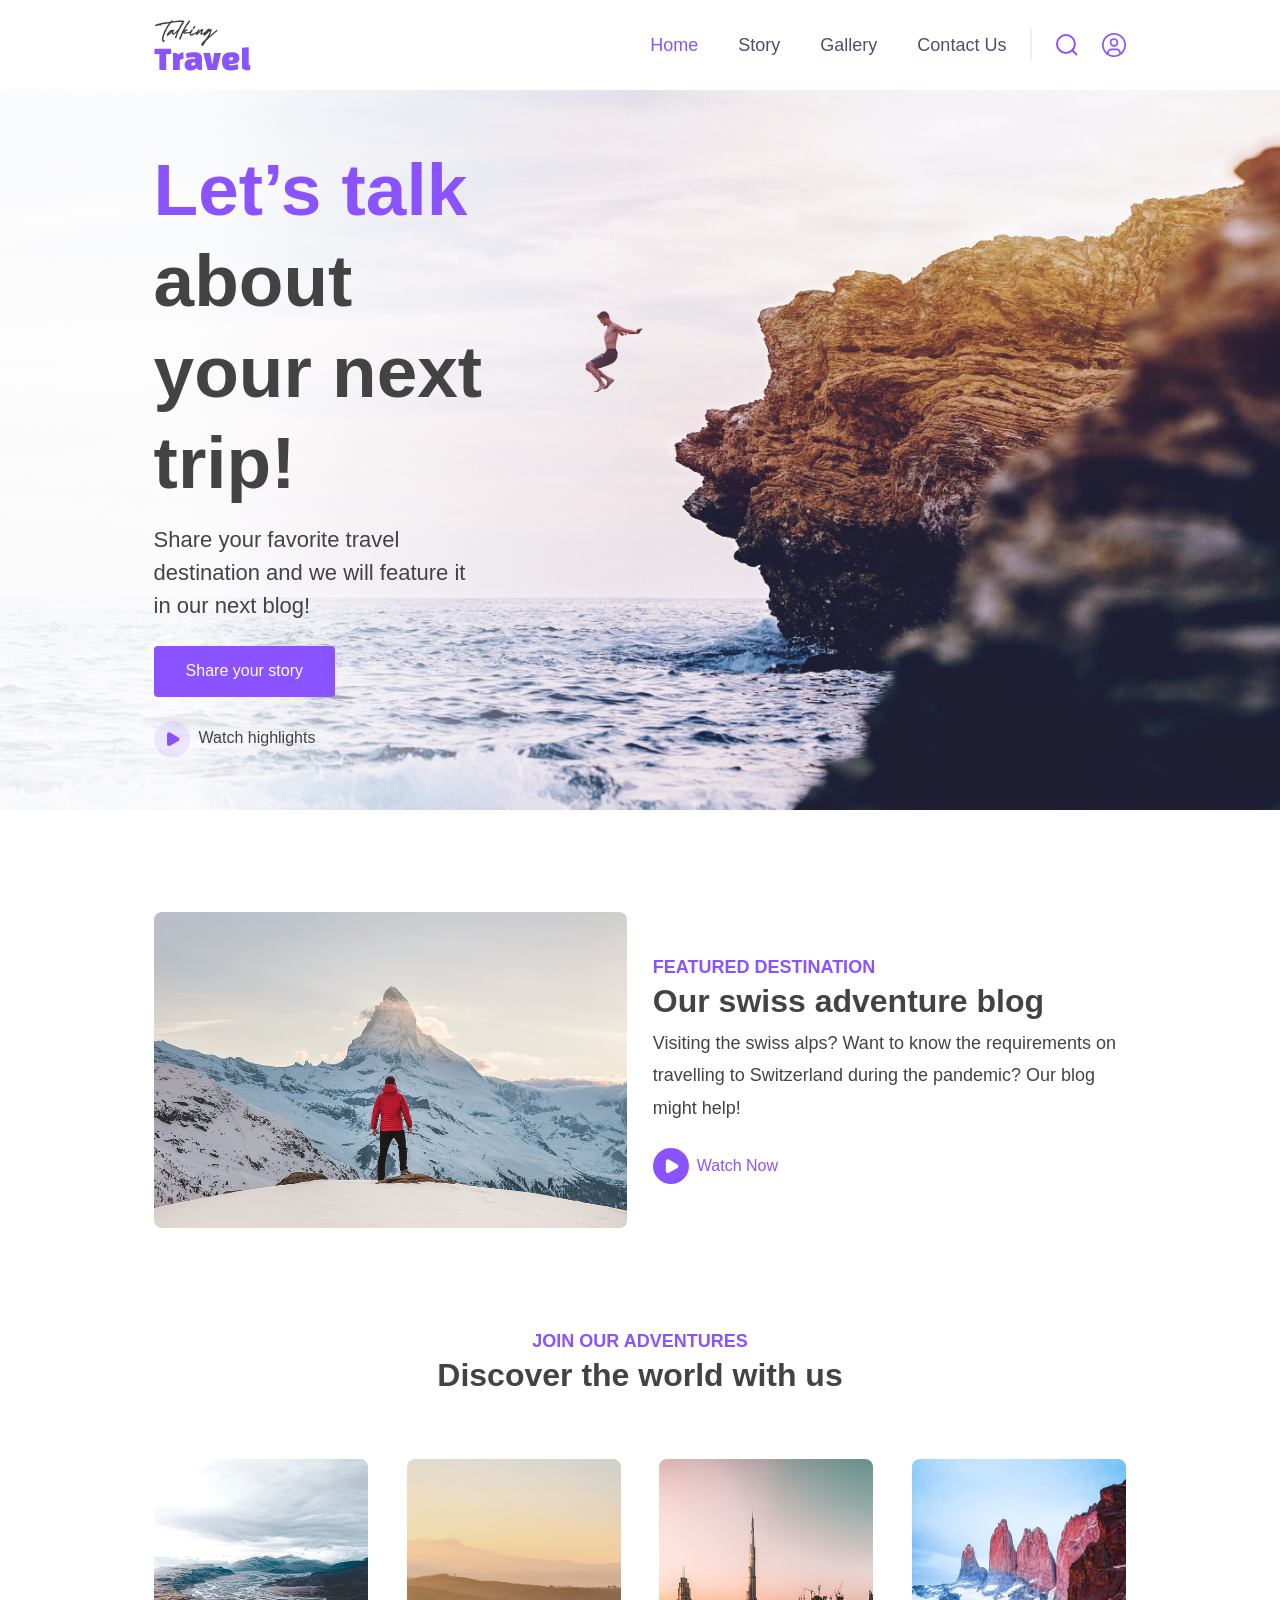
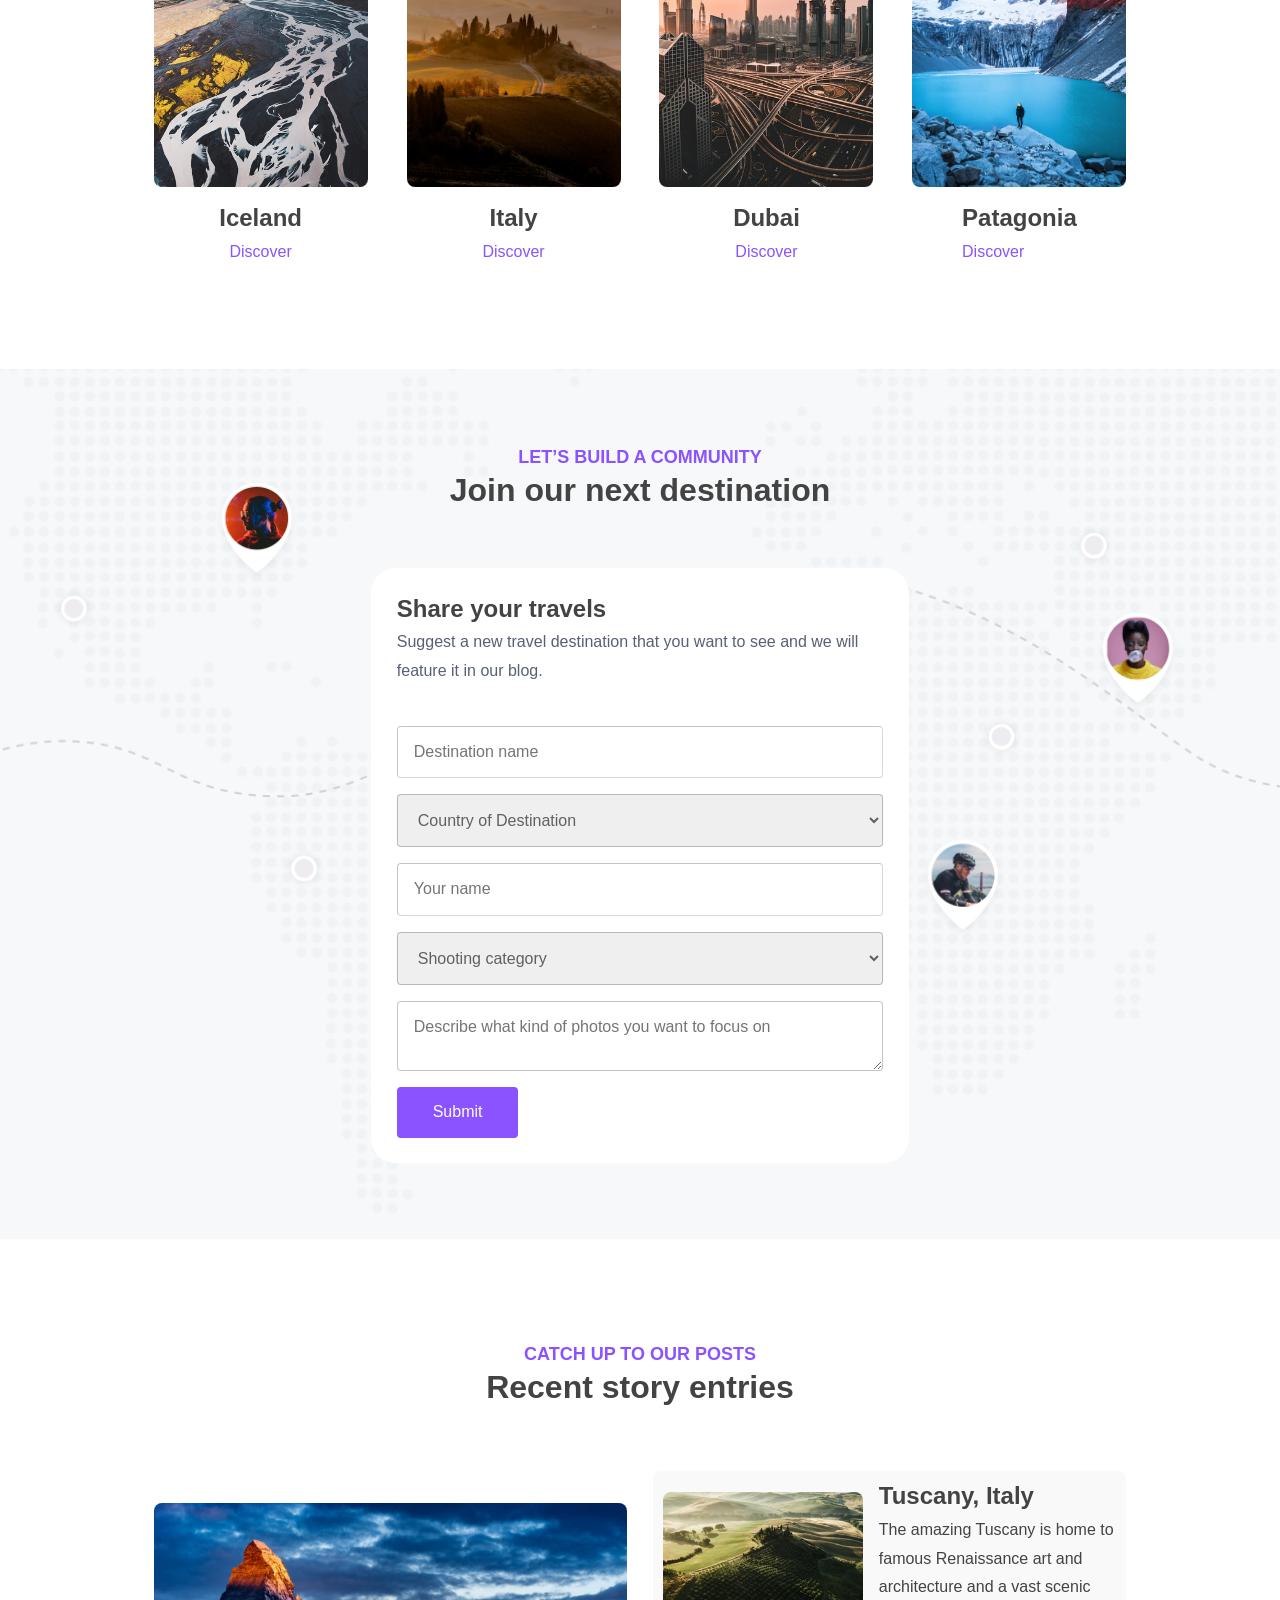
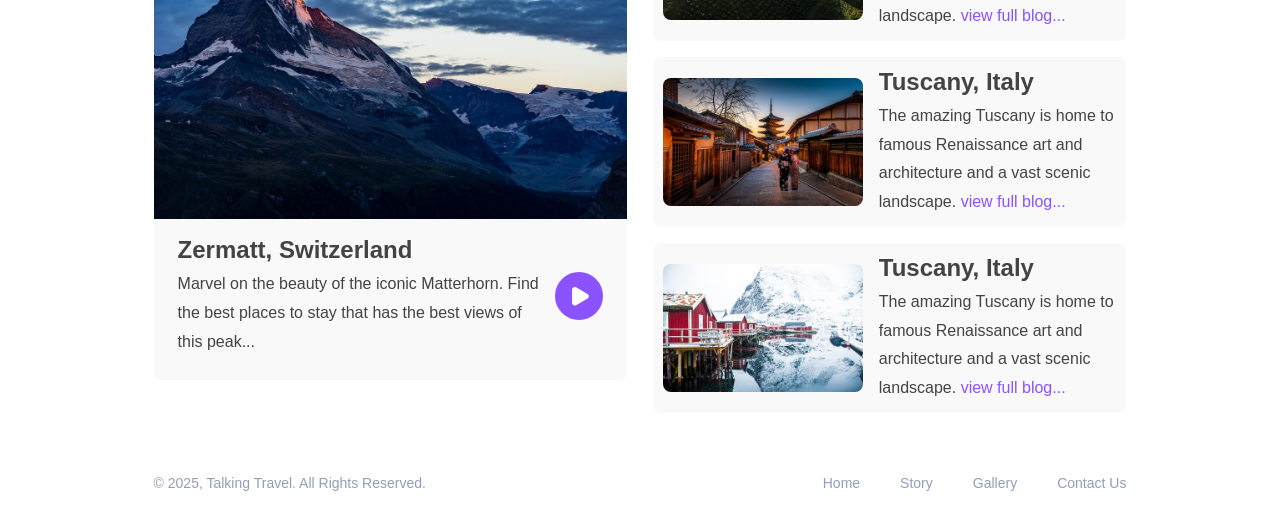
==== commit 5c53608b: "add gallery section" ====
--- a/index.html
+++ b/index.html
@@ -207,7 +207,7 @@
         </div>
     </div>
     <footer class="footer-container">
-        <p>© 2022, Talking Travel. All Rights Reserved.</p>
+        <p>© 2025, Talking Travel. All Rights Reserved.</p>
         <ul class="menu-pages">
             <li class="menu-pages__item">Home</li>
             <li class="menu-pages__item">Story</li>
